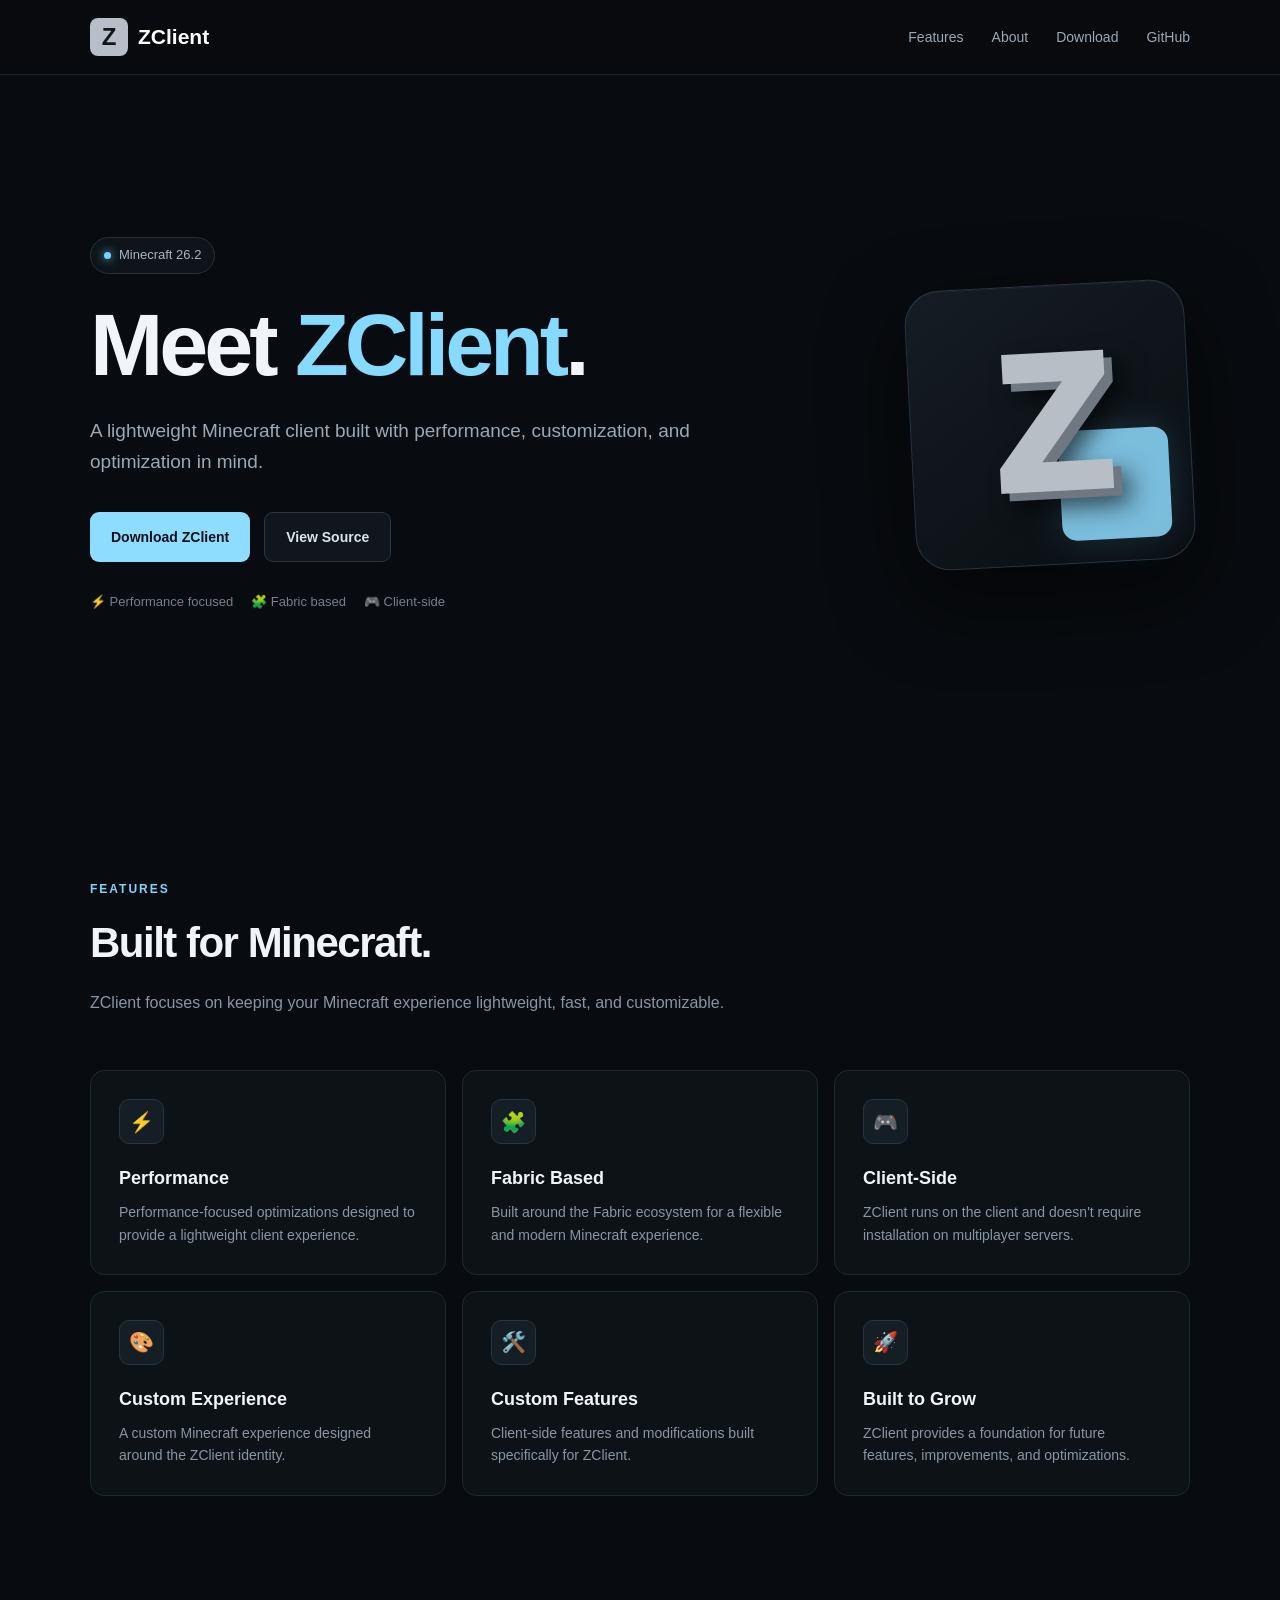
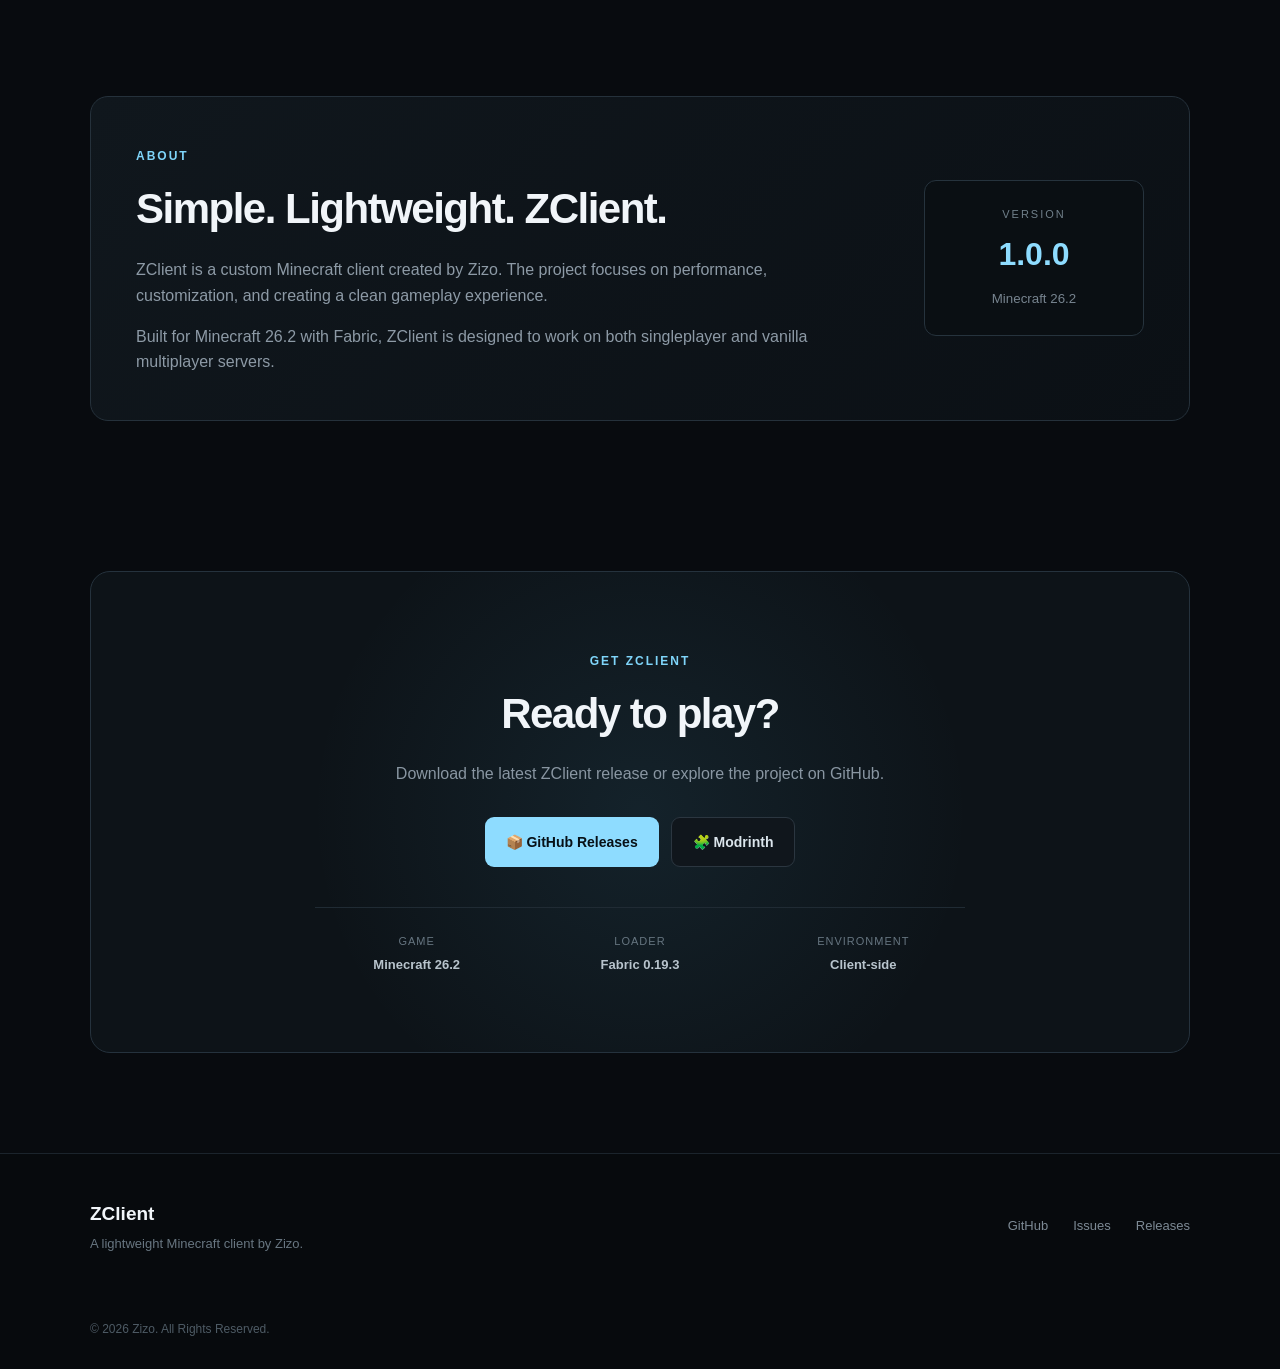
==== index.html @ 278bdc64 "Add ZClient project files" ====
<!DOCTYPE html>
<html lang="en">
<head>
    <meta charset="UTF-8">
    <meta name="viewport" content="width=device-width, initial-scale=1.0">

    <title>ZClient — Minecraft Client</title>
    <meta name="description" content="ZClient is a lightweight Minecraft client focused on performance, customization, and an improved gameplay experience.">

    <link rel="stylesheet" href="style.css">
</head>

<body>

    <header class="navbar">
        <div class="nav-container">

            <a href="#" class="logo">
                <span class="logo-z">Z</span>
                <span class="logo-text">ZClient</span>
            </a>

            <nav>
                <a href="#features">Features</a>
                <a href="#about">About</a>
                <a href="#download">Download</a>
                <a href="https://github.com/zizogamer0139/Z-Client" target="_blank">GitHub</a>
            </nav>

            <button class="menu-button" id="menuButton">
                ☰
            </button>

        </div>
    </header>


    <main>

        <!-- HERO -->

        <section class="hero">

            <div class="hero-content">

                <div class="badge">
                    <span class="status-dot"></span>
                    Minecraft 26.2
                </div>

                <h1>
                    Meet <span>ZClient</span>.
                </h1>

                <p>
                    A lightweight Minecraft client built with
                    performance, customization, and optimization in mind.
                </p>

                <div class="hero-buttons">

                    <a href="#download" class="button primary">
                        Download ZClient
                    </a>

                    <a href="https://github.com/zizogamer0139/Z-Client"
                       target="_blank"
                       class="button secondary">
                        View Source
                    </a>

                </div>

                <div class="hero-info">
                    <span>⚡ Performance focused</span>
                    <span>🧩 Fabric based</span>
                    <span>🎮 Client-side</span>
                </div>

            </div>

            <div class="hero-logo">

                <div class="logo-card">

                    <div class="big-z">Z</div>

                    <div class="blue-block"></div>

                </div>

            </div>

        </section>


        <!-- FEATURES -->

        <section id="features" class="section">

            <div class="section-heading">

                <span class="section-label">FEATURES</span>

                <h2>
                    Built for Minecraft.
                </h2>

                <p>
                    ZClient focuses on keeping your Minecraft experience
                    lightweight, fast, and customizable.
                </p>

            </div>


            <div class="features-grid">

                <article class="feature-card">

                    <div class="feature-icon">
                        ⚡
                    </div>

                    <h3>
                        Performance
                    </h3>

                    <p>
                        Performance-focused optimizations designed
                        to provide a lightweight client experience.
                    </p>

                </article>


                <article class="feature-card">

                    <div class="feature-icon">
                        🧩
                    </div>

                    <h3>
                        Fabric Based
                    </h3>

                    <p>
                        Built around the Fabric ecosystem for a
                        flexible and modern Minecraft experience.
                    </p>

                </article>


                <article class="feature-card">

                    <div class="feature-icon">
                        🎮
                    </div>

                    <h3>
                        Client-Side
                    </h3>

                    <p>
                        ZClient runs on the client and doesn't require
                        installation on multiplayer servers.
                    </p>

                </article>


                <article class="feature-card">

                    <div class="feature-icon">
                        🎨
                    </div>

                    <h3>
                        Custom Experience
                    </h3>

                    <p>
                        A custom Minecraft experience designed
                        around the ZClient identity.
                    </p>

                </article>


                <article class="feature-card">

                    <div class="feature-icon">
                        🛠️
                    </div>

                    <h3>
                        Custom Features
                    </h3>

                    <p>
                        Client-side features and modifications
                        built specifically for ZClient.
                    </p>

                </article>


                <article class="feature-card">

                    <div class="feature-icon">
                        🚀
                    </div>

                    <h3>
                        Built to Grow
                    </h3>

                    <p>
                        ZClient provides a foundation for future
                        features, improvements, and optimizations.
                    </p>

                </article>

            </div>

        </section>


        <!-- ABOUT -->

        <section id="about" class="section about-section">

            <div class="about-card">

                <div>

                    <span class="section-label">
                        ABOUT
                    </span>

                    <h2>
                        Simple. Lightweight. ZClient.
                    </h2>

                    <p>
                        ZClient is a custom Minecraft client created by Zizo.
                        The project focuses on performance, customization,
                        and creating a clean gameplay experience.
                    </p>

                    <p>
                        Built for Minecraft 26.2 with Fabric,
                        ZClient is designed to work on both
                        singleplayer and vanilla multiplayer servers.
                    </p>

                </div>


                <div class="version-box">

                    <span>VERSION</span>

                    <strong>
                        1.0.0
                    </strong>

                    <small>
                        Minecraft 26.2
                    </small>

                </div>

            </div>

        </section>


        <!-- DOWNLOAD -->

        <section id="download" class="section download-section">

            <div class="download-card">

                <span class="section-label">
                    GET ZCLIENT
                </span>

                <h2>
                    Ready to play?
                </h2>

                <p>
                    Download the latest ZClient release or
                    explore the project on GitHub.
                </p>

                <div class="download-buttons">

                    <!-- Replace this with your actual release URL -->
                    <a href="https://github.com/zizogamer0139/Z-Client/releases"
                       target="_blank"
                       class="button primary">
                        📦 GitHub Releases
                    </a>

                    <!-- Replace with your Modrinth project URL after approval -->
                    <a href="#"
                       id="modrinthButton"
                       class="button secondary">
                        🧩 Modrinth
                    </a>

                </div>

                <div class="requirements">

                    <div>
                        <span>Game</span>
                        <strong>Minecraft 26.2</strong>
                    </div>

                    <div>
                        <span>Loader</span>
                        <strong>Fabric 0.19.3</strong>
                    </div>

                    <div>
                        <span>Environment</span>
                        <strong>Client-side</strong>
                    </div>

                </div>

            </div>

        </section>

    </main>


    <!-- FOOTER -->

    <footer>

        <div class="footer-container">

            <div class="footer-brand">

                <div class="footer-logo">
                    ZClient
                </div>

                <p>
                    A lightweight Minecraft client by Zizo.
                </p>

            </div>


            <div class="footer-links">

                <a href="https://github.com/zizogamer0139/Z-Client"
                   target="_blank">
                    GitHub
                </a>

                <a href="https://github.com/zizogamer0139/Z-Client/issues"
                   target="_blank">
                    Issues
                </a>

                <a href="https://github.com/zizogamer0139/Z-Client/releases"
                   target="_blank">
                    Releases
                </a>

            </div>

        </div>


        <div class="copyright">

            © 2026 Zizo. All Rights Reserved.

        </div>

    </footer>


    <script src="script.js"></script>

</body>
</html>
---- style.css ----
* {
    margin: 0;
    padding: 0;
    box-sizing: border-box;
}

html {
    scroll-behavior: smooth;
}

body {
    font-family: Arial, Helvetica, sans-serif;
    background: #080b0f;
    color: #f1f5f9;
    line-height: 1.6;
}

a {
    color: inherit;
    text-decoration: none;
}


/* =========================
   NAVBAR
========================= */

.navbar {
    position: sticky;
    top: 0;
    z-index: 1000;

    background: rgba(8, 11, 15, 0.88);
    backdrop-filter: blur(14px);

    border-bottom: 1px solid #1d252d;
}

.nav-container {
    max-width: 1150px;
    margin: auto;

    padding: 18px 25px;

    display: flex;
    align-items: center;
    justify-content: space-between;
}

.logo {
    display: flex;
    align-items: center;
    gap: 10px;

    font-size: 21px;
    font-weight: 800;
}

.logo-z {
    width: 38px;
    height: 38px;

    display: flex;
    align-items: center;
    justify-content: center;

    background: #b7bec7;
    color: #11161b;

    border-radius: 8px;

    font-size: 24px;
    font-weight: 900;
}

.logo-text {
    color: white;
}

nav {
    display: flex;
    gap: 28px;
}

nav a {
    color: #9ca8b4;
    font-size: 14px;

    transition: 0.2s;
}

nav a:hover {
    color: #8ed8ff;
}

.menu-button {
    display: none;

    background: none;
    border: none;

    color: white;
    font-size: 24px;

    cursor: pointer;
}


/* =========================
   HERO
========================= */

.hero {
    max-width: 1150px;
    min-height: 700px;

    margin: auto;
    padding: 100px 25px;

    display: flex;
    align-items: center;
    justify-content: space-between;

    gap: 80px;
}

.hero-content {
    max-width: 650px;
}

.badge {
    display: inline-flex;
    align-items: center;
    gap: 8px;

    padding: 7px 13px;

    border: 1px solid #26313b;
    border-radius: 999px;

    background: #0e141a;

    color: #aab5bf;

    font-size: 13px;

    margin-bottom: 25px;
}

.status-dot {
    width: 7px;
    height: 7px;

    background: #72d5ff;

    border-radius: 50%;

    box-shadow: 0 0 10px #72d5ff;
}

.hero h1 {
    font-size: clamp(50px, 8vw, 88px);
    line-height: 1.05;

    letter-spacing: -4px;

    margin-bottom: 25px;
}

.hero h1 span {
    color: #86d9ff;
}

.hero p {
    max-width: 620px;

    color: #9ca8b4;

    font-size: 19px;

    margin-bottom: 35px;
}

.hero-buttons {
    display: flex;
    gap: 14px;

    flex-wrap: wrap;
}

.button {
    display: inline-flex;
    align-items: center;
    justify-content: center;

    padding: 13px 21px;

    border-radius: 9px;

    font-weight: 700;
    font-size: 14px;

    transition: 0.2s;
}

.button.primary {
    background: #8edcff;
    color: #071016;
}

.button.primary:hover {
    transform: translateY(-2px);

    box-shadow: 0 10px 30px rgba(116, 210, 255, 0.18);
}

.button.secondary {
    border: 1px solid #2b3640;

    background: #10161c;

    color: #dbe5ec;
}

.button.secondary:hover {
    border-color: #5c7180;

    transform: translateY(-2px);
}

.hero-info {
    display: flex;
    flex-wrap: wrap;

    gap: 18px;

    margin-top: 30px;

    color: #73808b;

    font-size: 13px;
}


/* =========================
   HERO LOGO
========================= */

.hero-logo {
    display: flex;
    justify-content: center;
    align-items: center;
}

.logo-card {
    width: 280px;
    height: 280px;

    position: relative;

    display: flex;
    align-items: center;
    justify-content: center;

    background:
        linear-gradient(145deg, #151c23, #090d11);

    border: 1px solid #27333e;

    border-radius: 35px;

    box-shadow:
        0 30px 80px rgba(0, 0, 0, 0.5),
        inset 0 1px rgba(255, 255, 255, 0.04);

    transform: rotate(-3deg);

    transition: 0.3s;
}

.logo-card:hover {
    transform: rotate(0deg) scale(1.04);
}

.big-z {
    position: relative;
    z-index: 2;

    font-size: 190px;
    line-height: 1;

    font-weight: 1000;

    color: #b8bec5;

    text-shadow:
        8px 8px 0 #6f7881,
        15px 15px 25px rgba(0, 0, 0, 0.7);
}

.blue-block {
    position: absolute;

    width: 110px;
    height: 110px;

    right: 22px;
    bottom: 22px;

    background: #8edcff;

    border-radius: 15px;

    opacity: 0.85;

    box-shadow:
        0 0 40px rgba(115, 214, 255, 0.2);
}


/* =========================
   SECTIONS
========================= */

.section {
    max-width: 1150px;

    margin: auto;

    padding: 100px 25px;
}

.section-heading {
    max-width: 650px;

    margin-bottom: 55px;
}

.section-label {
    color: #7fd5fa;

    font-size: 12px;
    font-weight: 800;

    letter-spacing: 2px;
}

.section h2 {
    font-size: 42px;

    letter-spacing: -1.5px;

    margin-top: 8px;
    margin-bottom: 14px;
}

.section-heading p {
    color: #8996a2;
}


/* =========================
   FEATURES
========================= */

.features-grid {
    display: grid;

    grid-template-columns: repeat(3, 1fr);

    gap: 16px;
}

.feature-card {
    padding: 28px;

    background: #0d1217;

    border: 1px solid #1e2831;

    border-radius: 14px;

    transition: 0.25s;
}

.feature-card:hover {
    transform: translateY(-5px);

    border-color: #344652;

    background: #10171d;
}

.feature-icon {
    width: 45px;
    height: 45px;

    display: flex;
    align-items: center;
    justify-content: center;

    background: #151e25;

    border: 1px solid #26343f;

    border-radius: 10px;

    margin-bottom: 20px;

    font-size: 20px;
}

.feature-card h3 {
    margin-bottom: 8px;

    font-size: 18px;
}

.feature-card p {
    color: #8996a2;

    font-size: 14px;
}


/* =========================
   ABOUT
========================= */

.about-card {
    display: grid;

    grid-template-columns: 1fr 220px;

    gap: 50px;

    padding: 45px;

    background: linear-gradient(
        135deg,
        #10171d,
        #0b1015
    );

    border: 1px solid #25313b;

    border-radius: 18px;
}

.about-card p {
    max-width: 700px;

    color: #8d9aa6;

    margin-top: 15px;
}

.version-box {
    align-self: center;

    padding: 25px;

    background: #0a0f13;

    border: 1px solid #26333d;

    border-radius: 12px;

    text-align: center;
}

.version-box span {
    display: block;

    color: #71808b;

    font-size: 11px;

    letter-spacing: 2px;
}

.version-box strong {
    display: block;

    margin: 5px 0;

    color: #8edcff;

    font-size: 32px;
}

.version-box small {
    color: #77848f;
}


/* =========================
   DOWNLOAD
========================= */

.download-section {
    padding-top: 50px;
}

.download-card {
    text-align: center;

    padding: 75px 30px;

    background:
        radial-gradient(
            circle at center,
            rgba(91, 189, 231, 0.09),
            transparent 55%
        ),
        #0d1318;

    border: 1px solid #25323d;

    border-radius: 20px;
}

.download-card p {
    max-width: 550px;

    margin: 0 auto 30px;

    color: #8996a2;
}

.download-buttons {
    display: flex;

    justify-content: center;

    gap: 12px;

    flex-wrap: wrap;
}

.requirements {
    max-width: 650px;

    margin: 40px auto 0;

    padding-top: 25px;

    border-top: 1px solid #202b34;

    display: grid;

    grid-template-columns: repeat(3, 1fr);

    gap: 20px;
}

.requirements span {
    display: block;

    color: #667580;

    font-size: 11px;

    text-transform: uppercase;

    letter-spacing: 1px;
}

.requirements strong {
    color: #b8c4cd;

    font-size: 13px;
}


/* =========================
   FOOTER
========================= */

footer {
    border-top: 1px solid #1b242c;

    background: #070a0d;
}

.footer-container {
    max-width: 1150px;

    margin: auto;

    padding: 45px 25px;

    display: flex;

    justify-content: space-between;

    gap: 30px;
}

.footer-logo {
    font-weight: 800;

    font-size: 19px;
}

.footer-brand p {
    color: #687681;

    font-size: 13px;

    margin-top: 5px;
}

.footer-links {
    display: flex;

    gap: 25px;

    align-items: center;
}

.footer-links a {
    color: #7d8a95;

    font-size: 13px;
}

.footer-links a:hover {
    color: #8edcff;
}

.copyright {
    max-width: 1150px;

    margin: auto;

    padding: 20px 25px 30px;

    color: #4e5b65;

    font-size: 12px;
}


/* =========================
   MOBILE
========================= */

@media (max-width: 800px) {

    nav {
        display: none;

        position: absolute;

        top: 74px;
        left: 0;
        right: 0;

        padding: 20px;

        background: #090d11;

        border-bottom: 1px solid #1e2831;

        flex-direction: column;

        gap: 18px;
    }

    nav.active {
        display: flex;
    }

    .menu-button {
        display: block;
    }

    .hero {
        min-height: auto;

        padding-top: 80px;

        flex-direction: column;

        text-align: center;
    }

    .hero p {
        margin-left: auto;
        margin-right: auto;
    }

    .hero-buttons,
    .hero-info {
        justify-content: center;
    }

    .hero-logo {
        margin-top: 30px;
    }

    .features-grid {
        grid-template-columns: 1fr;
    }

    .about-card {
        grid-template-columns: 1fr;

        padding: 30px;
    }

    .requirements {
        grid-template-columns: 1fr;
    }

    .footer-container {
        flex-direction: column;
    }

    .footer-links {
        flex-wrap: wrap;
    }
}


@media (max-width: 450px) {

    .hero h1 {
        font-size: 50px;

        letter-spacing: -2px;
    }

    .logo-card {
        width: 230px;
        height: 230px;
    }

    .big-z {
        font-size: 150px;
    }

    .section h2 {
        font-size: 34px;
    }

}
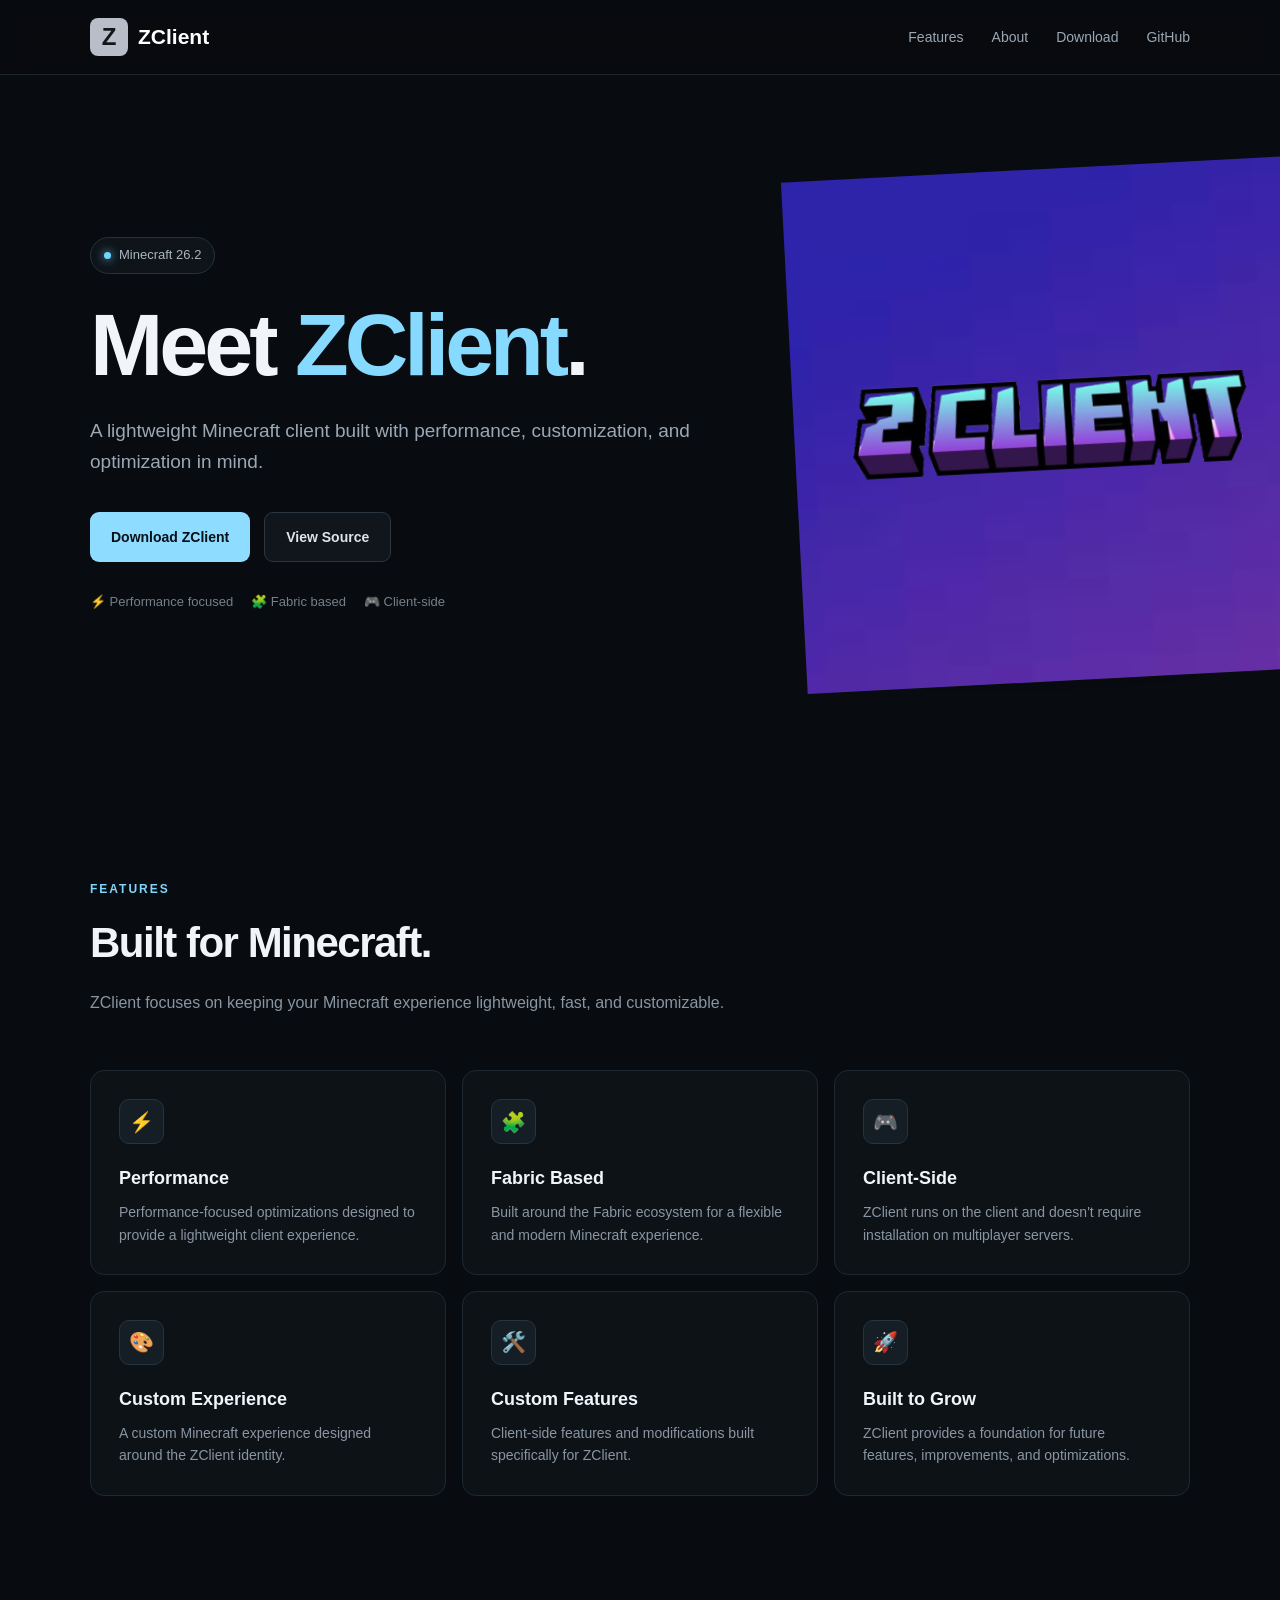
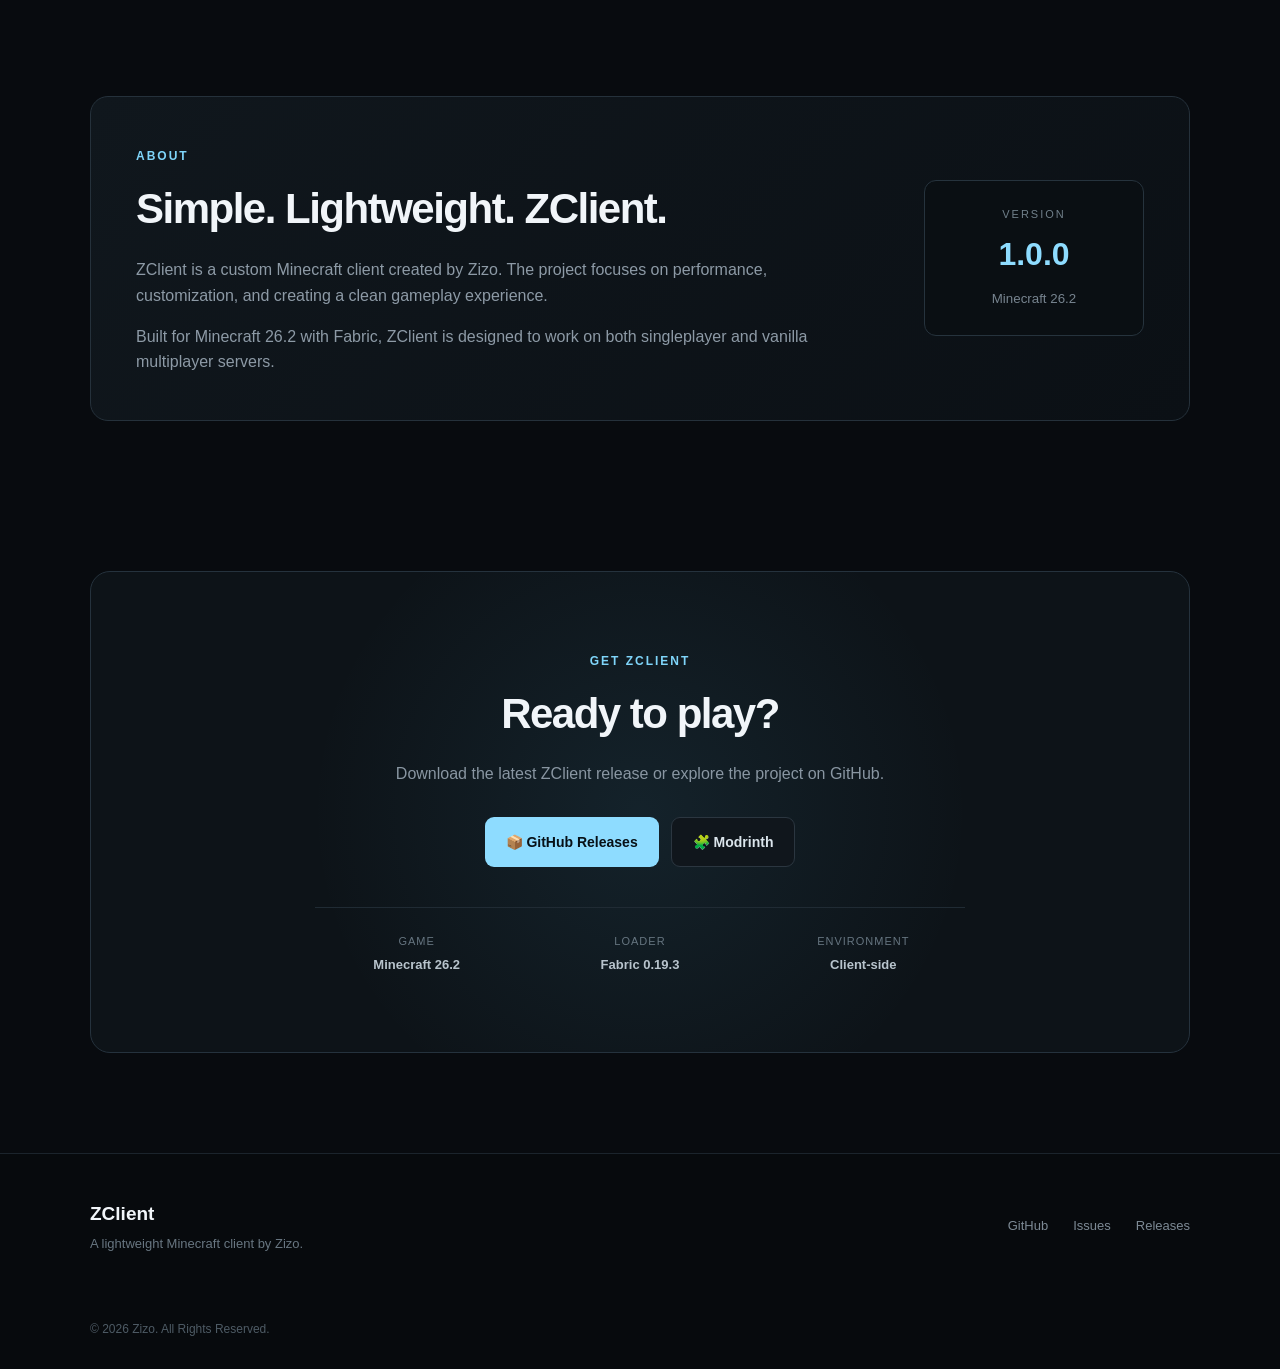
==== commit ce78a907: "Add ZClient project files" ====
--- a/index.html
+++ b/index.html
@@ -8,6 +8,7 @@
     <meta name="description" content="ZClient is a lightweight Minecraft client focused on performance, customization, and an improved gameplay experience.">
 
     <link rel="stylesheet" href="style.css">
+    <link rel="icon" href="zclient.png" type="image/x-icon">
 </head>
 
 <body>
@@ -82,10 +83,7 @@
             <div class="hero-logo">
 
                 <div class="logo-card">
-
-                    <div class="big-z">Z</div>
-
-                    <div class="blue-block"></div>
+                    <img src="zclient.png" alt="ZClient Logo">
 
                 </div>
 
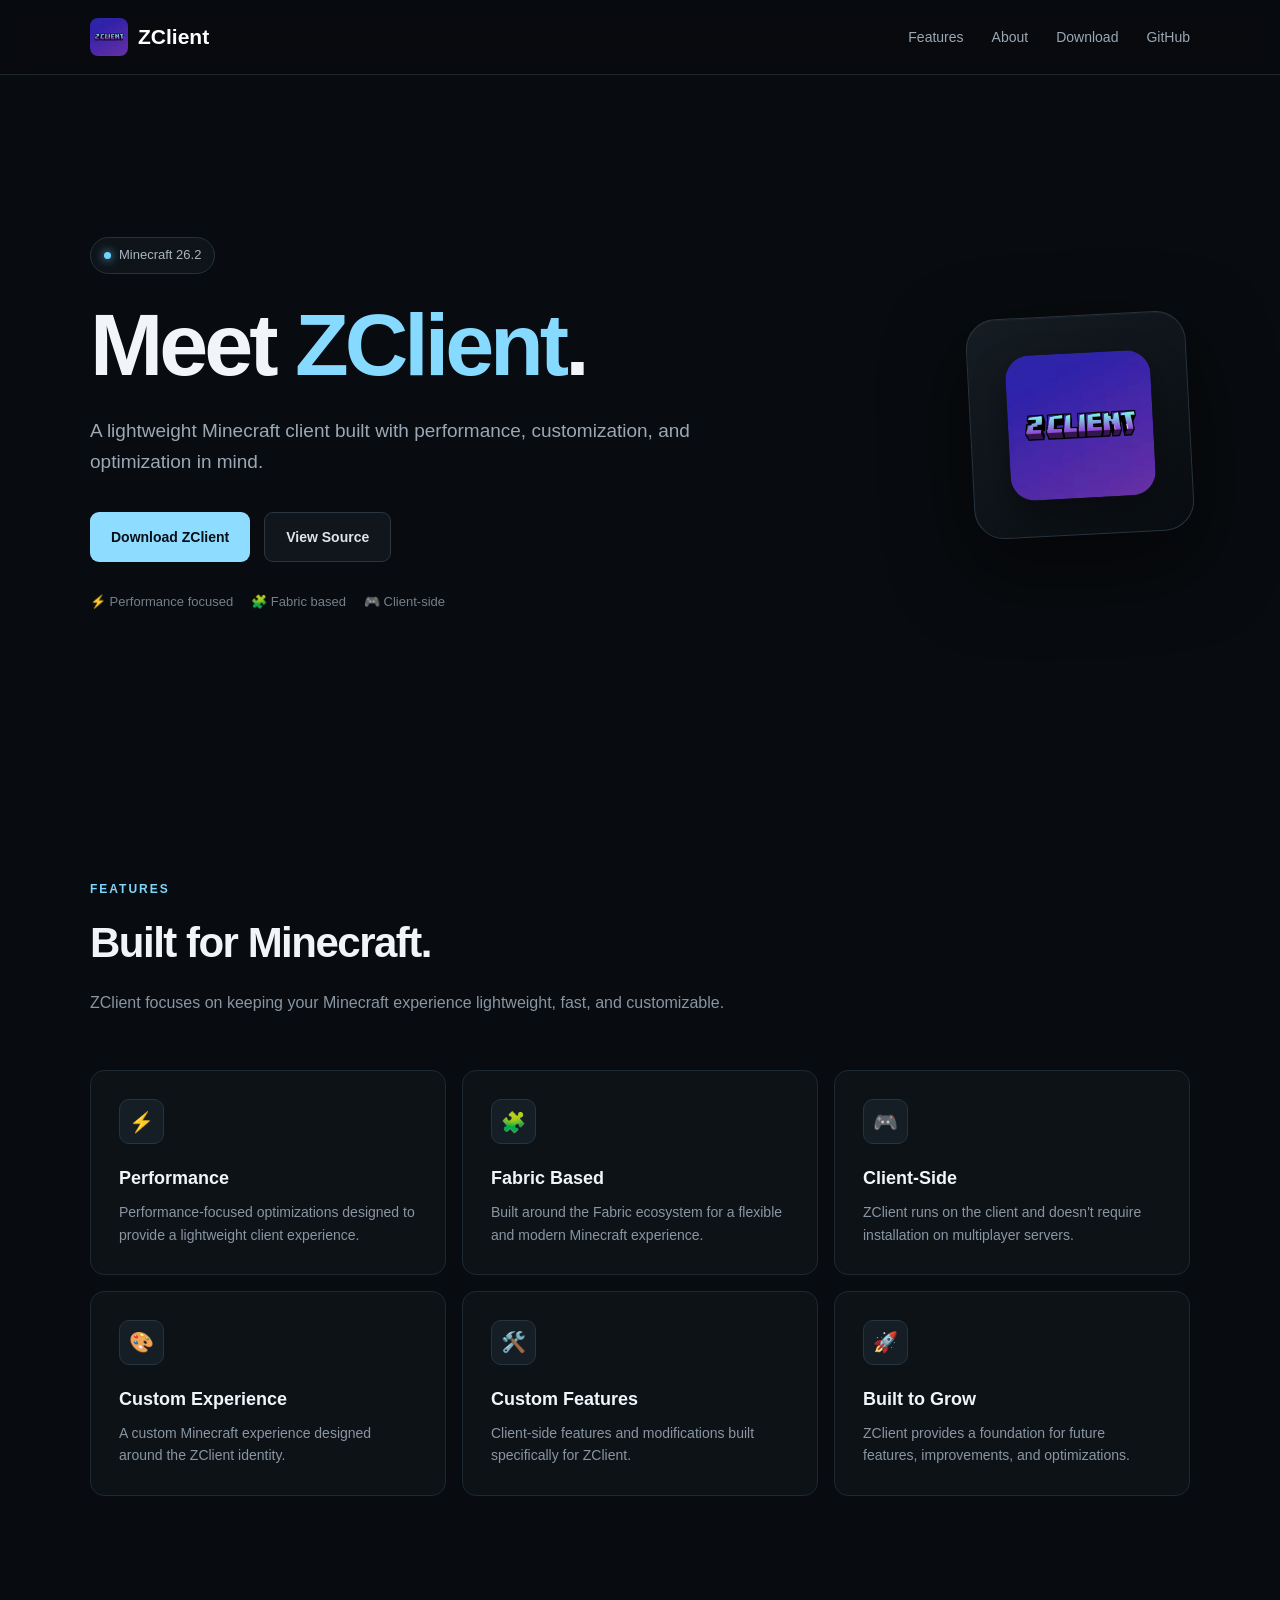
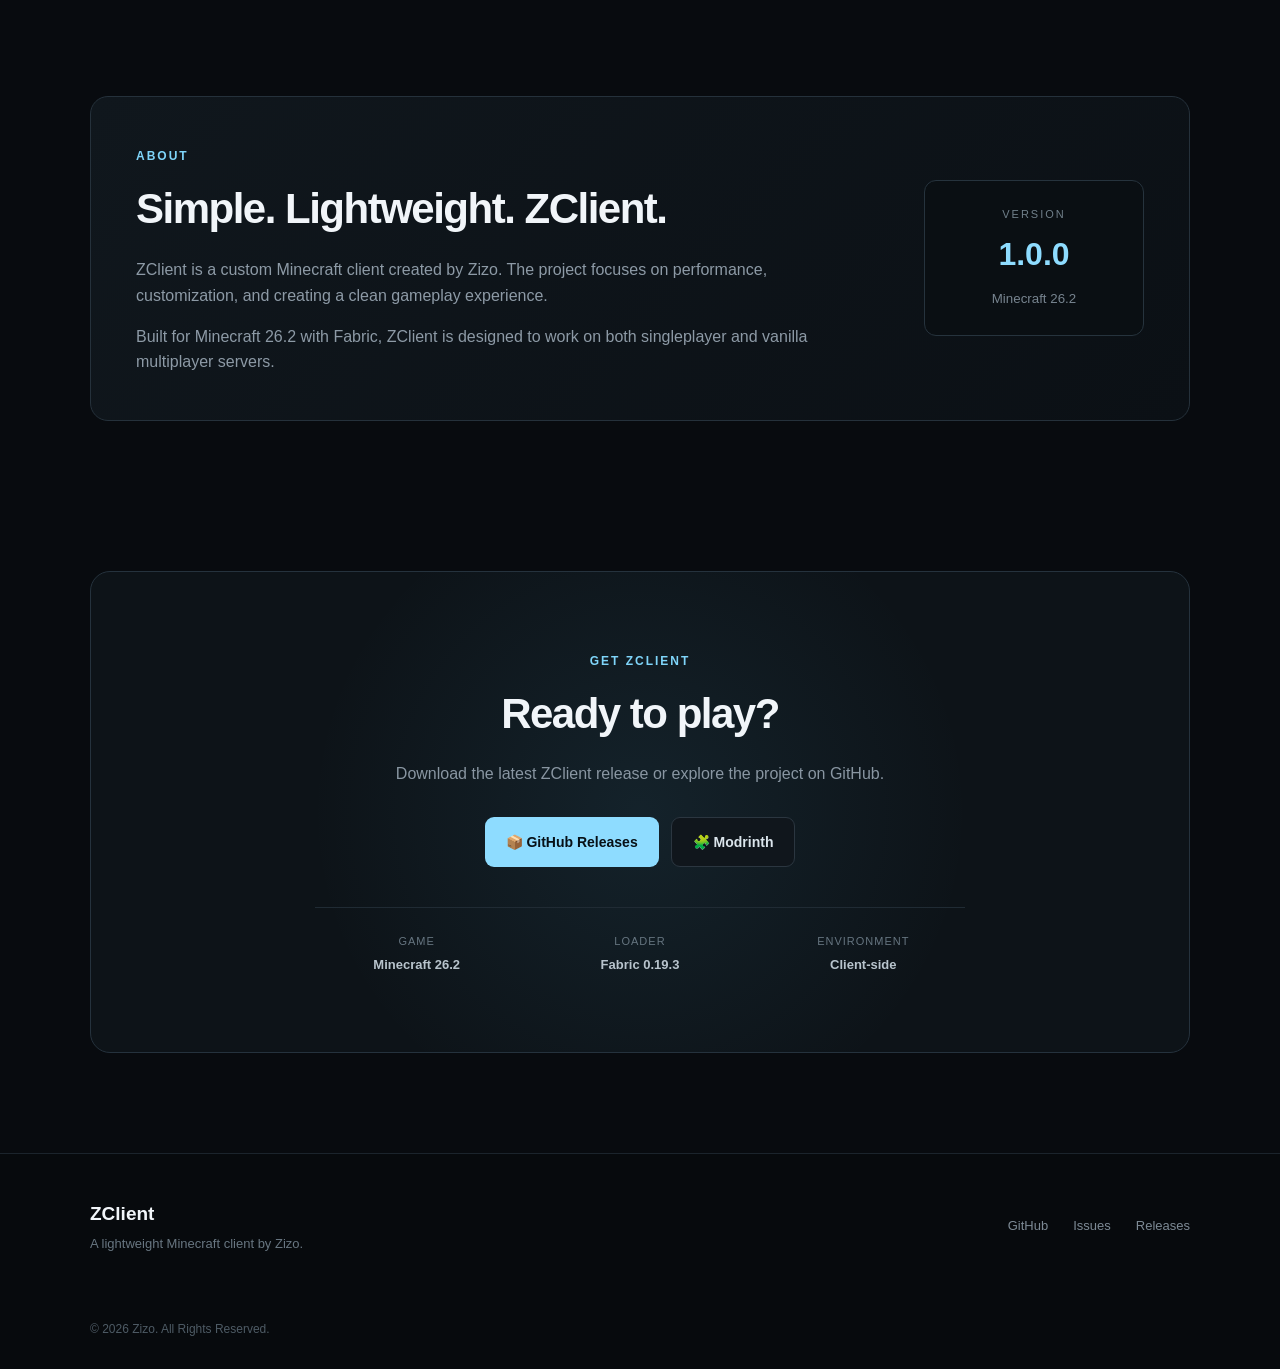
==== commit 50bfac51: "Add ZClient project files" ====
--- a/index.html
+++ b/index.html
@@ -1,3 +1,4 @@
+
 <!DOCTYPE html>
 <html lang="en">
 <head>
@@ -5,85 +6,159 @@
     <meta name="viewport" content="width=device-width, initial-scale=1.0">
 
     <title>ZClient — Minecraft Client</title>
-    <meta name="description" content="ZClient is a lightweight Minecraft client focused on performance, customization, and an improved gameplay experience.">
+
+    <meta
+        name="description"
+        content="ZClient is a lightweight Minecraft client focused on performance, customization, and an improved gameplay experience."
+    >
 
     <link rel="stylesheet" href="style.css">
-    <link rel="icon" href="zclient.png" type="image/x-icon">
+
+    <!-- Website icon -->
+    <link rel="icon" href="zclient.png" type="image/png">
 </head>
 
 <body>
 
+    <!-- =========================
+         NAVBAR
+    ========================== -->
+
     <header class="navbar">
+
         <div class="nav-container">
 
             <a href="#" class="logo">
-                <span class="logo-z">Z</span>
-                <span class="logo-text">ZClient</span>
+
+                <img
+                    src="zclient.png"
+                    alt="ZClient Logo"
+                >
+
+                <span class="logo-text">
+                    ZClient
+                </span>
+
             </a>
 
             <nav>
-                <a href="#features">Features</a>
-                <a href="#about">About</a>
-                <a href="#download">Download</a>
-                <a href="https://github.com/zizogamer0139/Z-Client" target="_blank">GitHub</a>
+
+                <a href="#features">
+                    Features
+                </a>
+
+                <a href="#about">
+                    About
+                </a>
+
+                <a href="#download">
+                    Download
+                </a>
+
+                <a
+                    href="https://github.com/zizogamer0139/Z-Client"
+                    target="_blank"
+                    rel="noopener noreferrer"
+                >
+                    GitHub
+                </a>
+
             </nav>
 
-            <button class="menu-button" id="menuButton">
+            <button
+                class="menu-button"
+                id="menuButton"
+                aria-label="Open navigation menu"
+            >
                 ☰
             </button>
 
         </div>
+
     </header>
 
 
     <main>
 
-        <!-- HERO -->
+        <!-- =========================
+             HERO
+        ========================== -->
 
         <section class="hero">
 
             <div class="hero-content">
 
                 <div class="badge">
+
                     <span class="status-dot"></span>
+
                     Minecraft 26.2
-                </div>
+
+                </div>
+
 
                 <h1>
                     Meet <span>ZClient</span>.
                 </h1>
+
 
                 <p>
                     A lightweight Minecraft client built with
                     performance, customization, and optimization in mind.
                 </p>
 
+
                 <div class="hero-buttons">
 
-                    <a href="#download" class="button primary">
+                    <a
+                        href="#download"
+                        class="button primary"
+                    >
                         Download ZClient
                     </a>
 
-                    <a href="https://github.com/zizogamer0139/Z-Client"
-                       target="_blank"
-                       class="button secondary">
+
+                    <a
+                        href="https://github.com/zizogamer0139/Z-Client"
+                        target="_blank"
+                        rel="noopener noreferrer"
+                        class="button secondary"
+                    >
                         View Source
                     </a>
 
                 </div>
 
+
                 <div class="hero-info">
-                    <span>⚡ Performance focused</span>
-                    <span>🧩 Fabric based</span>
-                    <span>🎮 Client-side</span>
-                </div>
-
-            </div>
+
+                    <span>
+                        ⚡ Performance focused
+                    </span>
+
+                    <span>
+                        🧩 Fabric based
+                    </span>
+
+                    <span>
+                        🎮 Client-side
+                    </span>
+
+                </div>
+
+            </div>
+
+
+            <!-- HERO LOGO -->
 
             <div class="hero-logo">
 
                 <div class="logo-card">
-                    <img src="zclient.png" alt="ZClient Logo">
+
+                    <img
+                        src="zclient.png"
+                        alt="ZClient Logo"
+                    >
 
                 </div>
 
@@ -92,13 +167,20 @@
         </section>
 
 
-        <!-- FEATURES -->
-
-        <section id="features" class="section">
+        <!-- =========================
+             FEATURES
+        ========================== -->
+
+        <section
+            id="features"
+            class="section"
+        >
 
             <div class="section-heading">
 
-                <span class="section-label">FEATURES</span>
+                <span class="section-label">
+                    FEATURES
+                </span>
 
                 <h2>
                     Built for Minecraft.
@@ -114,6 +196,7 @@
 
             <div class="features-grid">
 
+
                 <article class="feature-card">
 
                     <div class="feature-icon">
@@ -226,9 +309,14 @@
         </section>
 
 
-        <!-- ABOUT -->
-
-        <section id="about" class="section about-section">
+        <!-- =========================
+             ABOUT
+        ========================== -->
+
+        <section
+            id="about"
+            class="section about-section"
+        >
 
             <div class="about-card">
 
@@ -242,12 +330,14 @@
                         Simple. Lightweight. ZClient.
                     </h2>
 
+
                     <p>
                         ZClient is a custom Minecraft client created by Zizo.
                         The project focuses on performance, customization,
                         and creating a clean gameplay experience.
                     </p>
 
+
                     <p>
                         Built for Minecraft 26.2 with Fabric,
                         ZClient is designed to work on both
@@ -259,7 +349,9 @@
 
                 <div class="version-box">
 
-                    <span>VERSION</span>
+                    <span>
+                        VERSION
+                    </span>
 
                     <strong>
                         1.0.0
@@ -276,9 +368,14 @@
         </section>
 
 
-        <!-- DOWNLOAD -->
-
-        <section id="download" class="section download-section">
+        <!-- =========================
+             DOWNLOAD
+        ========================== -->
+
+        <section
+            id="download"
+            class="section download-section"
+        >
 
             <div class="download-card">
 
@@ -286,48 +383,79 @@
                     GET ZCLIENT
                 </span>
 
+
                 <h2>
                     Ready to play?
                 </h2>
+
 
                 <p>
                     Download the latest ZClient release or
                     explore the project on GitHub.
                 </p>
 
+
                 <div class="download-buttons">
 
-                    <!-- Replace this with your actual release URL -->
-                    <a href="https://github.com/zizogamer0139/Z-Client/releases"
-                       target="_blank"
-                       class="button primary">
+                    <a
+                        href="https://github.com/zizogamer0139/Z-Client/releases"
+                        target="_blank"
+                        rel="noopener noreferrer"
+                        class="button primary"
+                    >
                         📦 GitHub Releases
                     </a>
 
-                    <!-- Replace with your Modrinth project URL after approval -->
-                    <a href="#"
-                       id="modrinthButton"
-                       class="button secondary">
+
+                    <a
+                        href="#"
+                        id="modrinthButton"
+                        class="button secondary"
+                    >
                         🧩 Modrinth
                     </a>
 
                 </div>
 
+
                 <div class="requirements">
 
                     <div>
-                        <span>Game</span>
-                        <strong>Minecraft 26.2</strong>
-                    </div>
+
+                        <span>
+                            Game
+                        </span>
+
+                        <strong>
+                            Minecraft 26.2
+                        </strong>
+
+                    </div>
+
 
                     <div>
-                        <span>Loader</span>
-                        <strong>Fabric 0.19.3</strong>
-                    </div>
+
+                        <span>
+                            Loader
+                        </span>
+
+                        <strong>
+                            Fabric 0.19.3
+                        </strong>
+
+                    </div>
+
 
                     <div>
-                        <span>Environment</span>
-                        <strong>Client-side</strong>
+
+                        <span>
+                            Environment
+                        </span>
+
+                        <strong>
+                            Client-side
+                        </strong>
+
                     </div>
 
                 </div>
@@ -339,11 +467,14 @@
     </main>
 
 
-    <!-- FOOTER -->
+    <!-- =========================
+         FOOTER
+    ========================== -->
 
     <footer>
 
         <div class="footer-container">
+
 
             <div class="footer-brand">
 
@@ -360,18 +491,29 @@
 
             <div class="footer-links">
 
-                <a href="https://github.com/zizogamer0139/Z-Client"
-                   target="_blank">
+                <a
+                    href="https://github.com/zizogamer0139/Z-Client"
+                    target="_blank"
+                    rel="noopener noreferrer"
+                >
                     GitHub
                 </a>
 
-                <a href="https://github.com/zizogamer0139/Z-Client/issues"
-                   target="_blank">
+
+                <a
+                    href="https://github.com/zizogamer0139/Z-Client/issues"
+                    target="_blank"
+                    rel="noopener noreferrer"
+                >
                     Issues
                 </a>
 
-                <a href="https://github.com/zizogamer0139/Z-Client/releases"
-                   target="_blank">
+
+                <a
+                    href="https://github.com/zizogamer0139/Z-Client/releases"
+                    target="_blank"
+                    rel="noopener noreferrer"
+                >
                     Releases
                 </a>
 
@@ -388,6 +530,8 @@
 
     </footer>
 
+
+    <!-- JavaScript -->
 
     <script src="script.js"></script>
 
--- a/style.css
+++ b/style.css
@@ -56,21 +56,17 @@
     font-weight: 800;
 }
 
-.logo-z {
+/* Small logo in navbar */
+
+.logo img {
     width: 38px;
     height: 38px;
 
-    display: flex;
-    align-items: center;
-    justify-content: center;
-
-    background: #b7bec7;
-    color: #11161b;
+    object-fit: cover;
 
     border-radius: 8px;
 
-    font-size: 24px;
-    font-weight: 900;
+    display: block;
 }
 
 .logo-text {
@@ -250,11 +246,13 @@
     display: flex;
     justify-content: center;
     align-items: center;
+
+    flex-shrink: 0;
 }
 
 .logo-card {
-    width: 280px;
-    height: 280px;
+    width: 220px;
+    height: 220px;
 
     position: relative;
 
@@ -267,7 +265,9 @@
 
     border: 1px solid #27333e;
 
-    border-radius: 35px;
+    border-radius: 30px;
+
+    overflow: hidden;
 
     box-shadow:
         0 30px 80px rgba(0, 0, 0, 0.5),
@@ -282,39 +282,20 @@
     transform: rotate(0deg) scale(1.04);
 }
 
-.big-z {
-    position: relative;
-    z-index: 2;
-
-    font-size: 190px;
-    line-height: 1;
-
-    font-weight: 1000;
-
-    color: #b8bec5;
-
-    text-shadow:
-        8px 8px 0 #6f7881,
-        15px 15px 25px rgba(0, 0, 0, 0.7);
-}
-
-.blue-block {
-    position: absolute;
-
-    width: 110px;
-    height: 110px;
-
-    right: 22px;
-    bottom: 22px;
-
-    background: #8edcff;
-
-    border-radius: 15px;
-
-    opacity: 0.85;
+/* Actual ZClient logo */
+
+.logo-card img {
+    width: 145px;
+    height: 145px;
+
+    object-fit: contain;
+
+    border-radius: 24px;
+
+    display: block;
 
     box-shadow:
-        0 0 40px rgba(115, 214, 255, 0.2);
+        0 15px 35px rgba(0, 0, 0, 0.35);
 }
 
 
@@ -436,11 +417,12 @@
 
     padding: 45px;
 
-    background: linear-gradient(
-        135deg,
-        #10171d,
-        #0b1015
-    );
+    background:
+        linear-gradient(
+            135deg,
+            #10171d,
+            #0b1015
+        );
 
     border: 1px solid #25313b;
 
@@ -643,6 +625,27 @@
 
 
 /* =========================
+   SCROLL REVEAL
+========================= */
+
+.reveal {
+    opacity: 0;
+
+    transform: translateY(20px);
+
+    transition:
+        opacity 0.6s ease,
+        transform 0.6s ease;
+}
+
+.reveal.visible {
+    opacity: 1;
+
+    transform: translateY(0);
+}
+
+
+/* =========================
    MOBILE
 ========================= */
 
@@ -700,6 +703,20 @@
         margin-top: 30px;
     }
 
+    .logo-card {
+        width: 180px;
+        height: 180px;
+
+        border-radius: 26px;
+    }
+
+    .logo-card img {
+        width: 120px;
+        height: 120px;
+
+        border-radius: 20px;
+    }
+
     .features-grid {
         grid-template-columns: 1fr;
     }
@@ -724,6 +741,10 @@
 }
 
 
+/* =========================
+   SMALL PHONES
+========================= */
+
 @media (max-width: 450px) {
 
     .hero h1 {
@@ -733,16 +754,25 @@
     }
 
     .logo-card {
-        width: 230px;
-        height: 230px;
-    }
-
-    .big-z {
-        font-size: 150px;
+        width: 160px;
+        height: 160px;
+
+        border-radius: 24px;
+    }
+
+    .logo-card img {
+        width: 105px;
+        height: 105px;
+
+        border-radius: 18px;
     }
 
     .section h2 {
         font-size: 34px;
     }
 
+    .nav-container {
+        padding-left: 18px;
+        padding-right: 18px;
+    }
 }
